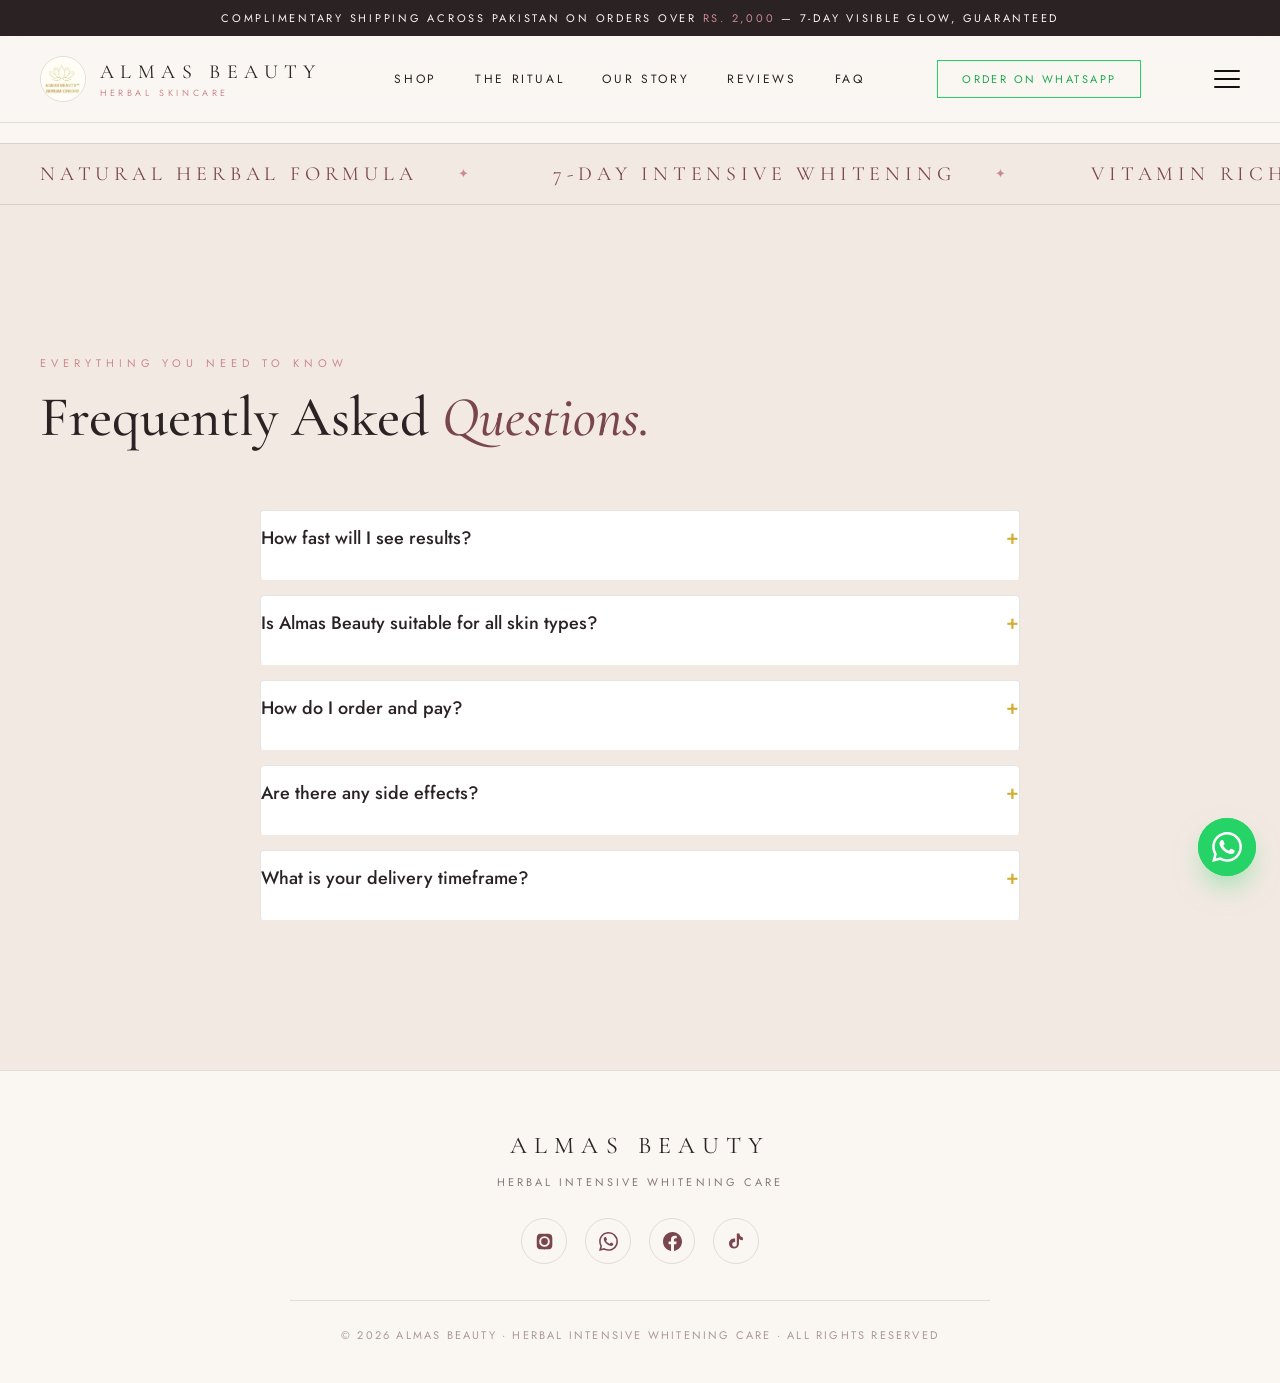
==== faq.html @ 11ae1b8a "initial commit" ====
<!DOCTYPE html>
<html lang="en">

<head>
    <meta charset="UTF-8">
    <meta name="viewport" content="width=device-width, initial-scale=1.0">
    <title>FAQ — ALMAS BEAUTY</title>
    <meta name="description"
        content="Frequently asked questions about Almas Beauty herbal skincare products, usage, and shipping.">
    <link rel="preconnect" href="https://fonts.googleapis.com">
    <link
        href="https://fonts.googleapis.com/css2?family=Cormorant+Garamond:ital,wght@0,400;0,500;0,600;1,400&family=Jost:wght@300;400;500;600&display=swap"
        rel="stylesheet">
    <link rel="stylesheet" href="styles.css">
    <style>
        body {
            opacity: 1 !important;
            visibility: visible !important;
        }

        .reveal {
            opacity: 1 !important;
            visibility: visible !important;
            transform: none !important;
        }

        /* FAQ Accordion Styling */
        .faq-wrap {
            max-width: 800px;
            margin: 40px auto;
            padding: 0 20px;
        }

        .faq-item {
            border-bottom: 1px solid rgba(255, 255, 255, 0.1);
            margin-bottom: 15px;
            padding-bottom: 15px;
        }

        .faq-question {
            width: 100%;
            background: none;
            border: none;
            outline: none;
            text-align: left;
            font-size: 18px;
            font-family: 'Jost', sans-serif;
            color: inherit;
            padding: 12px 0;
            cursor: pointer;
            display: flex;
            justify-content: space-between;
            align-items: center;
            font-weight: 500;
        }

        .faq-question span.icon {
            font-size: 20px;
            transition: transform 0.3s ease;
            color: #d4af37;
        }

        .faq-item.active .faq-question span.icon {
            transform: rotate(45deg);
        }

        .faq-answer {
            max-height: 0;
            overflow: hidden;
            transition: max-height 0.3s ease, padding 0.3s ease;
            font-size: 15px;
            line-height: 1.6;
            opacity: 0.8;
            padding-right: 20px;
        }

        .faq-item.active .faq-answer {
            max-height: 300px;
            padding-top: 8px;
            padding-bottom: 10px;
        }
    </style>
</head>

<body>

    <div class="announce">Complimentary shipping across Pakistan on orders over <span>Rs. 2,000</span> — 7-day visible glow, guaranteed</div>

    <!-- HEADER NAVIGATION -->
    <header>
        <nav class="nav">
            <a href="index.html" class="brand">
                <img src="logo.jpg" alt="Almas Beauty">
                <span>
                    <span class="brand-name">Almas&nbsp;Beauty</span>
                    <div class="brand-sub">Herbal Skincare</div>
                </span>
            </a>
            <div class="nav-links">
                <a href="shop.html">Shop</a>
                <a href="ritual.html">The Ritual</a>
                <a href="story.html">Our Story</a>
                <a href="reviews.html">Reviews</a>
                <a href="faq.html" class="active">FAQ</a>
            </div>
           <!-- Order on WhatsApp Button Pehle -->
<a class="nav-wa-btn"
    href="https://wa.me/923108627237?text=Hi!%20I%27d%20like%20to%20place%20an%20order%20with%20Almas%20Beauty."
    target="_blank" rel="noopener">Order on WhatsApp</a>

<!-- Stylish Clean Hamburger Button -->
<button class="hamburger" id="hamburger" aria-label="Menu" aria-expanded="false" 
        style="display: inline-flex; flex-direction: column; justify-content: space-between; width: 26px; height: 18px; background: transparent; border: none; padding: 0; cursor: pointer; outline: none;">
    <span style="display: block; width: 100%; height: 2px; background-color: #111; border-radius: 2px;"></span>
    <span style="display: block; width: 100%; height: 2px; background-color: #111; border-radius: 2px;"></span>
    <span style="display: block; width: 100%; height: 2px; background-color: #111; border-radius: 2px;"></span>
</button>
        </nav>
    </header>

    <!-- MARQUEE -->
    <div class="marquee" style="margin-top: 20px;">
        <div class="marquee-track">
            <span>Natural Herbal Formula</span><span>7-Day Intensive Whitening</span><span>Vitamin Rich</span><span>Deep Nourishment</span><span>Even Skin Tone</span>
            <span>Natural Herbal Formula</span><span>7-Day Intensive Whitening</span><span>Vitamin Rich</span><span>Deep Nourishment</span><span>Even Skin Tone</span>
        </div>
    </div>

    <!-- FAQ SECTION -->
    <section id="faq" class="editorial" style="padding-top: 40px;">
        <div class="section-inner">
            <div class="section-head text-center">
                <div>
                    <span class="kicker">Everything You Need To Know</span>
                    <h2 class="reveal">Frequently Asked <em>Questions.</em></h2>
                </div>
            </div>

            <!-- FAQ ACCORDION -->
            <div class="faq-wrap">

                <div class="faq-item">
                    <button class="faq-question">
                        <span>How fast will I see results?</span>
                        <span class="icon">+</span>
                    </button>
                    <div class="faq-answer">
                        <p>Most customers notice a visible radiance and smoother skin texture within 7 days of daily night application.</p>
                    </div>
                </div>

                <div class="faq-item">
                    <button class="faq-question">
                        <span>Is Almas Beauty suitable for all skin types?</span>
                        <span class="icon">+</span>
                    </button>
                    <div class="faq-answer">
                        <p>Yes. Our herbal blend is formulated to be gentle yet effective across dry, combination, and oily skin types.</p>
                    </div>
                </div>

                <div class="faq-item">
                    <button class="faq-question">
                        <span>How do I order and pay?</span>
                        <span class="icon">+</span>
                    </button>
                    <div class="faq-answer">
                        <p>You can order directly via WhatsApp or Instagram DM. We offer Cash on Delivery across Pakistan, as well as advance bank transfers.</p>
                    </div>
                </div>

                <div class="faq-item">
                    <button class="faq-question">
                        <span>Are there any side effects?</span>
                        <span class="icon">+</span>
                    </button>
                    <div class="faq-answer">
                        <p>Almas Beauty is rich in natural, skin-loving herbal extracts. We always recommend performing a patch test on a small area of skin before full use.</p>
                    </div>
                </div>

                <div class="faq-item">
                    <button class="faq-question">
                        <span>What is your delivery timeframe?</span>
                        <span class="icon">+</span>
                    </button>
                    <div class="faq-answer">
                        <p>Standard delivery across Pakistan takes 3 to 5 business days. Orders over Rs. 2,000 enjoy complimentary free shipping.</p>
                    </div>
                </div>

            </div>
        </div>
    </section>

    <!-- FOOTER -->
    <footer>
        <div class="foot-brand">ALMAS BEAUTY</div>
        <div class="foot-tag">Herbal Intensive Whitening Care</div>

        <div class="socials">
            <a href="https://www.instagram.com/almasbeautycream/" target="_blank" rel="noopener noreferrer" aria-label="Instagram">
                <svg viewBox="0 0 24 24"><path d="M12 2.2c3.2 0 3.6 0 4.9.1 1.2.1 1.8.2 2.2.4.6.2 1 .5 1.4.9.4.4.7.8.9 1.4.2.4.4 1 .4 2.2.1 1.3.1 1.7.1 4.9s0 3.6-.1 4.9c-.1 1.2-.2 1.8-.4 2.2-.2.6-.5 1-.9 1.4-.4.4-.8.7-1.4.9-.4.2-1 .4-2.2.4-1.3.1-1.7.1-4.9.1s-3.6 0-4.9-.1c-1.2-.1-1.8-.2-2.2-.4-.6-.2-1-.5-1.4-.9-.4-.4-.7-.8-.9-1.4-.2-.4-.4-1-.4-2.2C2.2 15.6 2.2 15.2 2.2 12s0-3.6.1-4.9c.1-1.2.2-1.8.4-2.2.2-.6.5-1 .9-1.4.4-.4.8-.7 1.4-.9.4-.2 1-.4 2.2-.4C8.4 2.2 8.8 2.2 12 2.2zm0 3.1a6.7 6.7 0 1 0 0 13.4 6.7 6.7 0 0 0 0-13.4zm0 11a4.3 4.3 0 1 1 0-8.6 4.3 4.3 0 0 1 0 8.6zm8.5-11.3a1.6 1.6 0 1 1-3.2 0 1.6 1.6 0 0 1 3.2 0z"/></svg>
            </a>
            <a href="https://wa.me/923108627237" target="_blank" rel="noopener noreferrer" aria-label="WhatsApp">
                <svg viewBox="0 0 24 24"><path d="M17.472 14.382c-.297-.149-1.758-.867-2.03-.967-.273-.099-.471-.148-.67.15-.197.297-.767.966-.94 1.164-.173.199-.347.223-.644.075-.297-.15-1.255-.463-2.39-1.475-.883-.788-1.48-1.761-1.653-2.059-.173-.297-.018-.458.13-.606.134-.133.298-.347.446-.52.149-.174.198-.298.298-.497.099-.198.05-.371-.025-.52-.075-.149-.669-1.612-.916-2.207-.242-.579-.487-.5-.669-.51-.173-.008-.371-.01-.57-.01-.198 0-.52.074-.792.372-.272.297-1.04 1.016-1.04 2.479 0 1.462 1.065 2.875 1.213 3.074.149.198 2.096 3.2 5.077 4.487.709.306 1.262.489 1.694.625.712.227 1.36.195 1.871.118.571-.085 1.758-.719 2.006-1.413.248-.694.248-1.289.173-1.413-.074-.124-.272-.198-.57-.347m-5.421 7.403h-.004a9.87 9.87 0 01-5.031-1.378l-.361-.214-3.741.982.998-3.648-.235-.374a9.86 9.86 0 01-1.51-5.26c.001-5.45 4.436-9.884 9.888-9.884 2.64 0 5.122 1.03 6.988 2.898a9.825 9.825 0 012.893 6.994c-.003 5.45-4.437 9.884-9.885 9.884m8.413-18.297A11.815 11.815 0 0012.05 0C5.495 0 .16 5.335.157 11.892c0 2.096.547 4.142 1.588 5.945L.057 24l6.305-1.654a11.882 11.882 0 005.683 1.448h.005c6.554 0 11.89-5.335 11.893-11.893a11.821 11.821 0 00-3.48-8.413z"/></svg>
            </a>
               <!-- Facebook -->
    <a href="https://www.facebook.com/share/1UJywW9KzX/" target="_blank" rel="noopener noreferrer" aria-label="Facebook">
      <svg viewBox="0 0 24 24" width="24" height="24" fill="currentColor">
        <path d="M24 12.073C24 5.405 18.627 0 12 0S0 5.405 0 12.073C0 18.1 4.388 23.093 10.125 24v-8.437H7.078v-3.49h3.047V9.413c0-3.025 1.792-4.695 4.533-4.695 1.313 0 2.686.234 2.686.234v2.953H15.83c-1.49 0-1.955.925-1.955 1.874V12h3.328l-.532 3.49h-2.796V24C19.612 23.093 24 18.1 24 12.073z"/>
      </svg>
    </a>

    <!-- TikTok -->
    <a href="https://www.tiktok.com/@almasbeauty_" target="_blank" rel="noopener noreferrer" aria-label="TikTok">
      <svg viewBox="0 0 24 24" width="24" height="24" fill="currentColor">
        <path d="M19.59 6.69a4.83 4.83 0 01-3.77-4.66V2h-3.45v13.67a2.89 2.89 0 11-2.89-2.89c.28 0 .54.04.8.09V8.35a6.27 6.27 0 00-.8-.05A6.33 6.33 0 002.46 14.63a6.33 6.33 0 006.33 6.33 6.33 6.33 0 006.33-6.33V8.77a8.57 8.57 0 004.97 1.6V6.89a4.83 4.83 0 01-1.5-.2z"/>
      </svg>
    </a>
        </div>

        <div class="foot-copy">
            © <span>2026</span> Almas Beauty · Herbal Intensive Whitening Care · All rights reserved
        </div>
    </footer>

    <!-- STICKY WHATSAPP -->
    <a href="https://wa.me/923108627237?text=Hi!%20I%27d%20like%20to%20know%20more%20about%20Almas%20Beauty%20products"
        class="wa-float" id="waFloat" target="_blank" rel="noopener" aria-label="Chat with us on WhatsApp">
        <svg viewBox="0 0 24 24">
            <path d="M17.472 14.382c-.297-.149-1.758-.867-2.03-.967-.273-.099-.471-.148-.67.15-.197.297-.767.966-.94 1.164-.173.199-.347.223-.644.075-.297-.15-1.255-.463-2.39-1.475-.883-.788-1.48-1.761-1.653-2.059-.173-.297-.018-.458.13-.606.134-.133.298-.347.446-.52.149-.174.198-.298.298-.497.099-.198.05-.371-.025-.52-.075-.149-.669-1.612-.916-2.207-.242-.579-.487-.5-.669-.51-.173-.008-.371-.01-.57-.01-.198 0-.52.074-.792.372-.272.297-1.04 1.016-1.04 2.479 0 1.462 1.065 2.875 1.213 3.074.149.198 2.096 3.2 5.077 4.487.709.306 1.262.489 1.694.625.712.227 1.36.195 1.871.118.571-.085 1.758-.719 2.006-1.413.248-.694.248-1.289.173-1.413-.074-.124-.272-.198-.57-.347m-5.421 7.403h-.004a9.87 9.87 0 01-5.031-1.378l-.361-.214-3.741.982.998-3.648-.235-.374a9.86 9.86 0 01-1.51-5.26c.001-5.45 4.436-9.884 9.888-9.884 2.64 0 5.122 1.03 6.988 2.898a9.825 9.825 0 012.893 6.994c-.003 5.45-4.437 9.884-9.885 9.884m8.413-18.297A11.815 11.815 0 0012.05 0C5.495 0 .16 5.335.157 11.892c0 2.096.547 4.142 1.588 5.945L.057 24l6.305-1.654a11.882 11.882 0 005.683 1.448h.005c6.554 0 11.89-5.335 11.893-11.893a11.821 11.821 0 00-3.48-8.413z" />
        </svg>
        <span class="wa-pulse"></span>
    </a>

    <!-- ACCORDION SCRIPT -->
    <script>
        document.addEventListener("DOMContentLoaded", function () {
            const faqItems = document.querySelectorAll('.faq-item');

            faqItems.forEach(item => {
                const questionBtn = item.querySelector('.faq-question');
                questionBtn.addEventListener('click', () => {
                    const isActive = item.classList.contains('active');
                    
                    // Close all other items
                    faqItems.forEach(otherItem => otherItem.classList.remove('active'));

                    // Toggle current item
                    if (!isActive) {
                        item.classList.add('active');
                    }
                });
            });
        });
    </script>

    <!-- MOBILE HAMBURGER SCRIPT -->
    <script>
        document.addEventListener("DOMContentLoaded", function () {
            var burger = document.getElementById("hamburger");
            var links = document.querySelector(".nav-links");
            if (!burger || !links) return;
            burger.addEventListener("click", function () {
                var open = links.classList.toggle("open");
                burger.classList.toggle("open", open);
                burger.setAttribute("aria-expanded", open ? "true" : "false");
            });
            links.querySelectorAll("a").forEach(function (a) {
                a.addEventListener("click", function () {
                    links.classList.remove("open");
                    burger.classList.remove("open");
                    burger.setAttribute("aria-expanded", "false");
                });
            });
        });
    </script>
</body>

</html>
---- styles.css ----
/* ============ ALMAS BEAUTY — styles.css ============ */
:root{
  --ivory:#faf6f2;
  --nude:#f3e9e3;
  --blush:#ead0c8;
  --rose:#c98a90;
  --rose-soft:#e5b7bc;
  --deep:#7a464e;
  --ink:#2b2224;
  --gold:#b98a4a;
  --wa:#25d366;
  --line:rgba(43,34,36,.12);
  --ease:cubic-bezier(.16,1,.3,1);
}
*{margin:0;padding:0;box-sizing:border-box;}
html{scroll-behavior:auto;}
body{
  font-family:'Jost',sans-serif;
  background:var(--ivory);
  color:var(--ink);
  -webkit-font-smoothing:antialiased;
  overflow-x:hidden;
}
body.loading{overflow:hidden;}
::selection{background:var(--rose);color:#fff;}
h1,h2,h3,.serif{font-family:'Cormorant Garamond',serif;font-weight:500;}
a{color:inherit;text-decoration:none;}
img{max-width:100%;display:block;}
button{font-family:'Jost',sans-serif;cursor:pointer;}

/* ============ Preloader ============ */
.preloader{
  position:fixed;inset:0;z-index:999;background:var(--ivory);
  display:flex;flex-direction:column;align-items:center;justify-content:center;gap:26px;
  transition:opacity .8s var(--ease), visibility .8s;
}
.preloader.done{opacity:0;visibility:hidden;}
.preloader img{width:90px;height:90px;border-radius:50%;object-fit:cover;
  animation:preloaderPulse 1.6s ease-in-out infinite;}
@keyframes preloaderPulse{0%,100%{transform:scale(1);opacity:.85;}50%{transform:scale(1.12);opacity:1;}}
.preloader-brand{font-family:'Cormorant Garamond',serif;font-size:22px;letter-spacing:.4em;text-transform:uppercase;color:var(--deep);}
.loader-bar{width:180px;height:1px;background:var(--line);overflow:hidden;}
.loader-bar span{display:block;height:100%;width:0;background:var(--rose);animation:load 1.4s var(--ease) forwards;}
@keyframes load{to{width:100%;}}

/* ============ Custom cursor ============ */
.cursor-dot,.cursor-ring{
  position:fixed;top:0;left:0;pointer-events:none;z-index:500;border-radius:50%;
  transform:translate(-50%,-50%);
}
.cursor-dot{width:6px;height:6px;background:var(--deep);}
.cursor-ring{width:36px;height:36px;border:1px solid rgba(122,70,78,.5);
  transition:width .3s,height .3s,background .3s,border .3s;}
.cursor-ring.grow{width:64px;height:64px;background:rgba(201,138,144,.12);border-color:var(--rose);}
@media(pointer:coarse){.cursor-dot,.cursor-ring{display:none;}}

/* ============ Scroll progress ============ */
.scroll-progress{position:fixed;top:0;left:0;height:3px;width:0;background:var(--rose);z-index:400;}

/* ============ Announcement ============ */
.announce{
  background:var(--ink);color:var(--ivory);
  text-align:center;font-size:11px;letter-spacing:.25em;text-transform:uppercase;
  padding:10px 16px;
}
.announce span{color:var(--rose);}

/* ============ Limited Sale Banner ============ */
.sale-banner{
  background:linear-gradient(90deg,var(--deep),var(--rose),var(--deep));
  background-size:200% 100%;
  animation:saleShift 8s linear infinite;
  color:#fff;
}
@keyframes saleShift{to{background-position:200% 0;}}
.sale-inner{
  max-width:1400px;margin:0 auto;padding:12px 40px;
  display:flex;align-items:center;justify-content:center;gap:26px;flex-wrap:wrap;
}
.sale-badge{
  background:var(--ivory);color:var(--deep);
  font-size:10px;letter-spacing:.3em;text-transform:uppercase;font-weight:600;
  padding:6px 16px;border-radius:20px;
  animation:badgePulse 2s ease-in-out infinite;
}
@keyframes badgePulse{0%,100%{transform:scale(1);}50%{transform:scale(1.07);}}
.sale-text{font-size:12px;letter-spacing:.22em;text-transform:uppercase;}
.sale-text strong{color:#ffe3e6;}
.sale-timer{display:flex;align-items:center;gap:8px;}
.t-box{
  background:rgba(255,255,255,.15);backdrop-filter:blur(4px);
  border:1px solid rgba(255,255,255,.3);
  min-width:52px;padding:5px 8px 4px;text-align:center;border-radius:6px;
}
.t-box span{font-family:'Cormorant Garamond',serif;font-size:20px;line-height:1;display:block;}
.t-box label{font-size:8px;letter-spacing:.3em;opacity:.8;}
.t-sep{font-family:'Cormorant Garamond',serif;font-size:18px;opacity:.7;}
@media(max-width:640px){.sale-inner{gap:14px;padding:12px 20px;}.sale-text{font-size:10px;}}

/* ============ Nav ============ */
header{
  position:sticky;top:0;z-index:100;
  background:rgba(250,246,242,.85);
  backdrop-filter:blur(14px);
  border-bottom:1px solid var(--line);
}
.nav{
  max-width:1400px;margin:0 auto;
  display:flex;align-items:center;justify-content:space-between;
  padding:20px 40px;gap:16px;
}
.brand{display:flex;align-items:center;gap:14px;}
.brand img{width:46px;height:46px;object-fit:cover;border-radius:50%;border:1px solid var(--line);
  transition:transform .5s var(--ease);}
.brand:hover img{transform:rotate(20deg) scale(1.08);}
.brand-name{font-family:'Cormorant Garamond',serif;font-size:20px;letter-spacing:.32em;text-transform:uppercase;}
.brand-sub{font-size:9px;letter-spacing:.4em;text-transform:uppercase;color:var(--rose);margin-top:2px;}
.nav-links{display:flex;gap:38px;font-size:12px;letter-spacing:.22em;text-transform:uppercase;}
.nav-links a{position:relative;padding:4px 0;}
.nav-links a::after{
  content:'';position:absolute;left:0;bottom:0;width:0;height:1px;background:var(--deep);
  transition:width .35s var(--ease);
}
.nav-links a:hover::after{width:100%;}
.nav-wa-btn{
  display:inline-flex;align-items:center;gap:8px;
  background:none;border:1px solid var(--wa);color:#1da851;
  padding:10px 24px;font-size:11px;letter-spacing:.22em;text-transform:uppercase;
  transition:all .35s ease;white-space:nowrap;
}
.nav-wa-btn:hover{background:var(--wa);color:#fff;}

/* ============ Hero ============ */
.hero{
  min-height:92vh;
  display:grid;grid-template-columns:1.05fr 1fr;
  align-items:center;
  max-width:1400px;margin:0 auto;padding:40px 40px 80px;gap:40px;
  position:relative;
}
.hero-copy .eyebrow{
  font-size:11px;letter-spacing:.45em;text-transform:uppercase;color:var(--rose);
  display:flex;align-items:center;gap:14px;
}
.hero-copy .eyebrow::before{content:'';width:44px;height:1px;background:var(--rose);}
.hero h1{
  font-size:clamp(52px,7vw,104px);
  line-height:.98;margin:28px 0 26px;
}
.hero h1 .line{display:block;overflow:hidden;}
.hero h1 .line span{display:inline-block;will-change:transform;}
.hero h1 em{font-style:italic;color:var(--deep);}
.hero p{max-width:440px;font-weight:300;font-size:17px;line-height:1.75;color:#5c4e51;}
.hero-cta{display:flex;gap:18px;margin-top:40px;flex-wrap:wrap;}
.btn-primary{
  display:inline-block;
  background:var(--ink);color:var(--ivory);border:1px solid var(--ink);
  padding:16px 44px;font-size:11px;letter-spacing:.28em;text-transform:uppercase;
  transition:all .35s ease;position:relative;overflow:hidden;
}
.btn-primary::before{
  content:'';position:absolute;inset:0;background:var(--deep);
  transform:translateX(-101%);transition:transform .5s var(--ease);
}
.btn-primary span{position:relative;z-index:1;}
.btn-primary:hover::before{transform:translateX(0);}
.btn-ghost{
  display:inline-block;
  background:none;border:1px solid var(--line);color:var(--ink);
  padding:16px 44px;font-size:11px;letter-spacing:.28em;text-transform:uppercase;
  transition:all .35s ease;
}
.btn-ghost:hover{border-color:var(--ink);letter-spacing:.34em;}
.hero-visual{position:relative;display:flex;justify-content:center;perspective:1200px;}
.hero-card{
  width:min(430px,80vw);
  border-radius:200px 200px 18px 18px;
  overflow:hidden;
  box-shadow:0 60px 90px -40px rgba(122,70,78,.45);
  transform-style:preserve-3d;
  will-change:transform;
  position:relative;z-index:2;
}
.hero-card img{width:100%;height:100%;object-fit:cover;aspect-ratio:3/4;
  transform:scale(1.15);transition:transform 1.4s var(--ease);}
.hero-card:hover img{transform:scale(1.05);}
.hero-chip{
  position:absolute;z-index:3;
  background:rgba(255,255,255,.82);backdrop-filter:blur(10px);
  border:1px solid rgba(255,255,255,.7);
  padding:14px 20px;border-radius:14px;
  box-shadow:0 20px 40px -18px rgba(43,34,36,.35);
  font-size:12px;letter-spacing:.08em;
  display:flex;align-items:center;gap:12px;
}
.chip-dot{width:8px;height:8px;border-radius:50%;background:var(--rose);
  animation:dotPulse 2s ease-in-out infinite;}
@keyframes dotPulse{0%,100%{box-shadow:0 0 0 0 rgba(201,138,144,.5);}50%{box-shadow:0 0 0 8px rgba(201,138,144,0);}}
.hero-chip strong{display:block;font-size:13px;letter-spacing:.14em;text-transform:uppercase;}
.hero-chip small{color:#7a6a6e;font-weight:300;}
.chip-1{top:12%;left:-4%;}
.chip-2{bottom:16%;right:-6%;}
.orb{
  position:absolute;border-radius:50%;filter:blur(70px);opacity:.55;z-index:0;pointer-events:none;
}
.orb-a{width:420px;height:420px;background:var(--blush);top:-10%;right:-10%;}
.orb-b{width:300px;height:300px;background:var(--nude);bottom:-8%;left:6%;}

/* ============ Marquee ============ */
.marquee{
  border-top:1px solid var(--line);border-bottom:1px solid var(--line);
  overflow:hidden;white-space:nowrap;background:var(--nude);
}
.marquee-track{display:inline-flex;gap:0;padding:18px 0;animation:scroll 26s linear infinite;}
.marquee:hover .marquee-track{animation-play-state:paused;}
.marquee-track span{
  font-family:'Cormorant Garamond',serif;font-size:20px;letter-spacing:.24em;
  text-transform:uppercase;color:var(--deep);padding:0 40px;
  display:flex;align-items:center;gap:40px;
}
.marquee-track span::after{content:'✦';color:var(--rose);font-size:13px;animation:sparkle 2s ease-in-out infinite;}
@keyframes scroll{to{transform:translateX(-50%);}}
@keyframes sparkle{0%,100%{opacity:.4;transform:scale(1);}50%{opacity:1;transform:scale(1.3);}}

/* ============ Sections ============ */
section{position:relative;}
.section-inner{max-width:1400px;margin:0 auto;padding:110px 40px;}
.section-head{display:flex;justify-content:space-between;align-items:flex-end;gap:30px;margin-bottom:64px;flex-wrap:wrap;}
.section-head h2{font-size:clamp(38px,4.4vw,64px);line-height:1.02;}
.section-head h2 em{font-style:italic;color:var(--deep);}
.section-head p{max-width:380px;font-weight:300;font-size:15px;line-height:1.75;color:#6a5a5e;}
.kicker{font-size:11px;letter-spacing:.45em;text-transform:uppercase;color:var(--rose);margin-bottom:18px;display:block;}

/* ============ Product grid ============ */
.grid{display:grid;grid-template-columns:repeat(3,1fr);gap:28px;perspective:1400px;}
.p-card{
  background:#fff;border:1px solid var(--line);border-radius:4px;
  overflow:hidden;position:relative;
  transition:box-shadow .45s ease, transform .45s ease;
  transform-style:preserve-3d;
  will-change:transform;
}
.p-card:hover{box-shadow:0 40px 70px -35px rgba(122,70,78,.4);}
.p-img{overflow:hidden;position:relative;background:var(--nude);}
.p-img img{width:100%;aspect-ratio:1/1;object-fit:cover;transition:transform 1s var(--ease);}
.p-card:hover .p-img img{transform:scale(1.07);}
.p-img::after{
  content:'';position:absolute;inset:0;
  background:linear-gradient(120deg,transparent 30%,rgba(255,255,255,.35) 50%,transparent 70%);
  transform:translateX(-120%);transition:transform .9s var(--ease);
}
.p-card:hover .p-img::after{transform:translateX(120%);}
.p-tag{
  position:absolute;top:16px;left:16px;z-index:2;
  background:var(--ivory);font-size:10px;letter-spacing:.3em;text-transform:uppercase;
  padding:8px 14px;border-radius:20px;color:var(--deep);
}
.p-info{padding:26px 26px 28px;transform:translateZ(30px);}
.p-name{font-family:'Cormorant Garamond',serif;font-size:26px;margin-bottom:6px;}
.p-sub{font-size:12px;letter-spacing:.14em;text-transform:uppercase;color:#8a777c;font-weight:300;}
.p-desc{margin-top:12px;font-size:13px;font-weight:300;color:#7a6a6e;line-height:1.6;
  max-height:0;opacity:0;overflow:hidden;transition:max-height .5s var(--ease),opacity .5s var(--ease),margin .5s var(--ease);}
.p-card:hover .p-desc{max-height:80px;opacity:1;}
.p-row{display:flex;justify-content:space-between;align-items:center;margin-top:22px;gap:12px;flex-wrap:wrap;}
.p-price{display:flex;align-items:baseline;gap:10px;}
.p-price .sale{font-size:19px;letter-spacing:.05em;color:var(--deep);font-weight:500;}
.p-price .orig{font-size:13px;color:#b09a9f;text-decoration:line-through;font-weight:300;}
.wa-btn{
  display:inline-flex;align-items:center;gap:8px;
  border:1px solid var(--wa);background:none;color:#1da851;
  padding:11px 20px;font-size:10px;letter-spacing:.2em;text-transform:uppercase;font-weight:500;
  transition:all .35s ease;position:relative;overflow:hidden;z-index:1;
}
.wa-btn svg{width:15px;height:15px;fill:currentColor;flex-shrink:0;}
.wa-btn::before{
  content:'';position:absolute;inset:0;background:var(--wa);z-index:-1;
  transform:scaleX(0);transform-origin:left;transition:transform .4s var(--ease);
}
.wa-btn:hover{color:#fff;}
.wa-btn:hover::before{transform:scaleX(1);}

/* ============ Editorial split ============ */
.editorial{background:var(--nude);}
.split{display:grid;grid-template-columns:1fr 1fr;gap:70px;align-items:center;}
.split-visual{border-radius:4px;overflow:hidden;box-shadow:0 50px 80px -45px rgba(122,70,78,.5);
  position:relative;}
.split-visual img{width:100%;aspect-ratio:4/4.6;object-fit:cover;transition:transform 1.2s var(--ease);}
.split-visual:hover img{transform:scale(1.06);}
.split-visual::after{
  content:'';position:absolute;inset:14px;border:1px solid rgba(255,255,255,.5);
  border-radius:2px;pointer-events:none;
}
.split-copy h2{font-size:clamp(36px,4vw,58px);line-height:1.05;margin:20px 0 24px;}
.split-copy h2 em{font-style:italic;color:var(--deep);}
.split-copy p{font-weight:300;line-height:1.85;color:#5c4e51;font-size:16px;max-width:480px;}
.feat-list{margin-top:38px;display:grid;gap:0;}
.feat{
  display:flex;gap:20px;align-items:flex-start;padding:20px 0;border-top:1px solid var(--line);
  transition:padding-left .4s var(--ease);
}
.feat:hover{padding-left:12px;}
.feat-num{font-family:'Cormorant Garamond',serif;font-size:26px;color:var(--rose);min-width:40px;}
.feat h4{font-size:14px;letter-spacing:.18em;text-transform:uppercase;font-weight:500;margin-bottom:6px;font-family:'Jost';}
.feat p{font-size:14px;color:#7a6a6e;}

/* ============ Stats ============ */
.stats{display:grid;grid-template-columns:repeat(3,1fr);gap:28px;text-align:center;}
.stat-num{font-family:'Cormorant Garamond',serif;font-size:clamp(50px,6vw,84px);color:var(--deep);line-height:1;}
.stat-num sup{font-size:.4em;color:var(--rose);}
.stat-label{margin-top:10px;font-size:11px;letter-spacing:.3em;text-transform:uppercase;color:#8a777c;}

/* ============ Trust Badges ============ */
.trust-section{background:var(--ivory);border-top:1px solid var(--line);border-bottom:1px solid var(--line);}
.trust-section .section-inner{padding:60px 40px;}
.trust-bar{display:grid;grid-template-columns:repeat(4,1fr);gap:20px;}
.trust-badge{
  display:flex;flex-direction:column;align-items:center;text-align:center;gap:8px;
  padding:30px 22px;background:#fff;border:1px solid var(--line);border-radius:4px;
  transition:transform .45s var(--ease),box-shadow .45s var(--ease);
}
.trust-badge:hover{transform:translateY(-6px);box-shadow:0 24px 45px -25px rgba(122,70,78,.35);}
.trust-badge svg{width:30px;height:30px;fill:var(--rose);margin-bottom:4px;transition:transform .4s var(--ease);}
.trust-badge:hover svg{transform:scale(1.15);}
.trust-badge strong{font-size:12px;letter-spacing:.18em;text-transform:uppercase;font-weight:600;color:var(--ink);}
.trust-badge small{font-size:12px;font-weight:300;color:#8a777c;}

/* ============ Ritual steps ============ */
.steps{display:grid;grid-template-columns:repeat(4,1fr);gap:1px;background:var(--line);border:1px solid var(--line);}
.step{background:var(--ivory);padding:46px 34px;transition:background .4s ease, transform .4s var(--ease);position:relative;overflow:hidden;}
.step::before{
  content:'';position:absolute;left:0;bottom:0;height:3px;width:100%;background:var(--rose);
  transform:scaleX(0);transform-origin:left;transition:transform .5s var(--ease);
}
.step:hover{background:#fff;transform:translateY(-6px);}
.step:hover::before{transform:scaleX(1);}
.step-num{font-family:'Cormorant Garamond',serif;font-size:60px;color:var(--blush);line-height:1;transition:color .4s;}
.step:hover .step-num{color:var(--rose);}
.step h4{font-family:'Cormorant Garamond',serif;font-size:24px;margin:20px 0 12px;font-weight:500;}
.step p{font-size:14px;font-weight:300;color:#6a5a5e;line-height:1.7;}

/* ============ Reviews ============ */
.reviews{display:grid;grid-template-columns:repeat(3,1fr);gap:28px;}
.review{
  background:#fff;border:1px solid var(--line);padding:40px 34px;border-radius:4px;
  transition:transform .45s var(--ease), box-shadow .45s var(--ease);
}
.review:hover{transform:translateY(-8px) rotate(-.5deg);box-shadow:0 30px 60px -30px rgba(122,70,78,.35);}
.stars{color:var(--gold);letter-spacing:4px;font-size:14px;margin-bottom:18px;}
.review p{font-family:'Cormorant Garamond',serif;font-size:21px;font-style:italic;line-height:1.5;color:#4a3e41;}
.review .who{margin-top:24px;font-size:11px;letter-spacing:.28em;text-transform:uppercase;color:#8a777c;}
.review.new{animation:itemIn .6s var(--ease);}
@keyframes itemIn{from{opacity:0;transform:translateY(24px);}to{opacity:1;transform:none;}}

/* ============ Review form ============ */
.review-form-wrap{
  max-width:640px;margin:70px auto 0;background:#fff;border:1px solid var(--line);
  border-radius:4px;padding:50px 44px;text-align:center;
}
.review-form-wrap h3{font-size:34px;margin-bottom:8px;}
.review-form-wrap h3 em{color:var(--deep);}
.review-form-wrap > p{font-size:14px;font-weight:300;color:#8a777c;margin-bottom:30px;}
.review-form{display:grid;gap:16px;text-align:left;}
.rf-row{display:grid;grid-template-columns:1fr auto;gap:16px;align-items:center;}
.review-form input[type=text],.review-form textarea{
  width:100%;border:1px solid var(--line);background:var(--ivory);
  padding:14px 18px;font-family:'Jost';font-size:14px;color:var(--ink);
  outline:none;transition:border-color .3s;resize:vertical;
}
.review-form input:focus,.review-form textarea:focus{border-color:var(--rose);}
.review-form textarea{min-height:110px;}
.review-form .btn-primary{border:none;text-align:center;}
.star-input{display:inline-flex;flex-direction:row-reverse;gap:4px;}
.star-input input{display:none;}
.star-input label{
  font-size:26px;color:var(--blush);cursor:pointer;transition:color .2s,transform .2s;line-height:1;
}
.star-input label:hover,.star-input label:hover ~ label,
.star-input input:checked ~ label{color:var(--gold);transform:scale(1.08);}

/* ============ Newsletter ============ */
.newsletter{background:var(--ink);color:var(--ivory);text-align:center;position:relative;overflow:hidden;}
.newsletter .glow{
  position:absolute;width:600px;height:600px;border-radius:50%;
  background:radial-gradient(circle,rgba(201,138,144,.18),transparent 70%);
  top:-200px;left:50%;transform:translateX(-50%);pointer-events:none;
  animation:glowDrift 9s ease-in-out infinite alternate;
}
@keyframes glowDrift{to{transform:translateX(-40%) translateY(60px);}}
.newsletter h2{font-size:clamp(34px,4vw,56px);position:relative;}
.newsletter h2 em{color:var(--rose);font-style:italic;}
.newsletter p{font-weight:300;color:#c9b8bc;margin:18px auto 36px;max-width:420px;line-height:1.8;position:relative;}
.news-form{display:flex;max-width:460px;margin:0 auto;border:1px solid rgba(255,255,255,.25);position:relative;
  transition:border-color .3s;}
.news-form:focus-within{border-color:var(--rose);}
.news-form input{
  flex:1;background:none;border:none;outline:none;color:var(--ivory);
  padding:16px 22px;font-family:'Jost';font-size:14px;letter-spacing:.05em;
}
.news-form input::placeholder{color:#9c8b8f;}
.news-form button{background:var(--ivory);color:var(--ink);border:none;padding:0 32px;font-size:11px;letter-spacing:.25em;text-transform:uppercase;transition:background .3s,color .3s;}
.news-form button:hover{background:var(--rose);color:#fff;}

/* ============ FAQ ============ */
.faq-list{max-width:820px;margin:0 auto;display:grid;gap:14px;}
.faq-item{
  background:#fff;border:1px solid var(--line);border-radius:4px;overflow:hidden;
  transition:box-shadow .4s ease;
}
.faq-item.open{box-shadow:0 24px 45px -30px rgba(122,70,78,.3);}
.faq-q{
  width:100%;display:flex;justify-content:space-between;align-items:center;gap:20px;
  background:none;border:none;text-align:left;
  padding:24px 30px;font-family:'Cormorant Garamond',serif;font-size:23px;color:var(--ink);
  transition:color .3s;
}
.faq-q:hover{color:var(--deep);}
.faq-icon{
  font-family:'Jost';font-size:22px;font-weight:300;color:var(--rose);
  transition:transform .4s var(--ease);flex-shrink:0;
}
.faq-item.open .faq-icon{transform:rotate(45deg);}
.faq-a{
  max-height:0;overflow:hidden;transition:max-height .5s var(--ease);
}
.faq-a p{
  padding:0 30px 26px;font-size:15px;font-weight:300;line-height:1.8;color:#6a5a5e;max-width:680px;
}
.faq-a strong{color:var(--deep);font-weight:500;}

/* ============ Footer ============ */
footer{border-top:1px solid var(--line);padding:60px 40px 40px;text-align:center;}
.foot-brand{font-family:'Cormorant Garamond',serif;font-size:24px;color:var(--ink);letter-spacing:.3em;margin-bottom:14px;}
.foot-tag{font-size:11px;letter-spacing:.28em;text-transform:uppercase;color:#8a777c;margin-bottom:28px;}
.socials{display:flex;justify-content:center;gap:18px;margin-bottom:36px;}
.socials a{
  width:46px;height:46px;border:1px solid var(--line);border-radius:50%;
  display:flex;align-items:center;justify-content:center;color:var(--deep);
  transition:all .4s var(--ease);
}
.socials a svg{width:19px;height:19px;fill:currentColor;transition:transform .4s var(--ease);}
.socials a:hover{background:var(--deep);border-color:var(--deep);color:var(--ivory);transform:translateY(-4px);}
.socials a:hover svg{transform:scale(1.15);}
.foot-copy{font-size:11px;letter-spacing:.2em;text-transform:uppercase;color:#a99;padding-top:26px;border-top:1px solid var(--line);max-width:700px;margin:0 auto;}

/* ============ Toast ============ */
.toast{
  position:fixed;bottom:30px;left:50%;transform:translate(-50%,80px);
  background:var(--ink);color:var(--ivory);padding:15px 32px;border-radius:40px;
  font-size:12px;letter-spacing:.2em;text-transform:uppercase;z-index:300;
  transition:transform .5s var(--ease),opacity .5s;opacity:0;pointer-events:none;
}
.toast.show{transform:translate(-50%,0);opacity:1;}

/* ============ Back to top ============ */
.to-top{
  position:fixed;bottom:28px;right:96px;width:48px;height:48px;border-radius:50%;
  background:var(--ink);color:var(--ivory);border:none;font-size:18px;z-index:150;
  opacity:0;pointer-events:none;transform:translateY(20px);
  transition:all .4s var(--ease);
}
.to-top.show{opacity:1;pointer-events:auto;transform:none;}
.to-top:hover{background:var(--deep);transform:translateY(-4px);}

/* ============ Sticky WhatsApp float ============ */
.wa-float{
  position:fixed;bottom:24px;right:24px;width:58px;height:58px;border-radius:50%;
  background:var(--wa);display:flex;align-items:center;justify-content:center;z-index:160;
  box-shadow:0 14px 30px -8px rgba(37,211,102,.55);
  transition:transform .35s var(--ease),box-shadow .35s ease;
}
.wa-float svg{width:30px;height:30px;fill:#fff;position:relative;z-index:2;}
.wa-float:hover{transform:scale(1.1) translateY(-3px);box-shadow:0 20px 38px -8px rgba(37,211,102,.65);}
.wa-pulse{
  position:absolute;inset:0;border-radius:50%;background:var(--wa);
  animation:waPulse 2.2s ease-out infinite;z-index:1;
}
@keyframes waPulse{
  0%{transform:scale(1);opacity:.5;}
  100%{transform:scale(1.7);opacity:0;}
}

/* ============ Scroll reveal ============ */
.reveal{opacity:0;transform:translateY(50px);transition:opacity .9s var(--ease),transform .9s var(--ease);}
.reveal.revealed{opacity:1;transform:none;}
@media(prefers-reduced-motion:reduce){
  .reveal{opacity:1;transform:none;transition:none;}
  .marquee-track,.wa-pulse,.glow,.orb{animation:none !important;}
}

/* ============ Responsive ============ */
@media(max-width:1000px){
  .grid{grid-template-columns:1fr 1fr;}
  .reviews{grid-template-columns:1fr;}
  .trust-bar{grid-template-columns:1fr 1fr;}
}
@media(max-width:900px){
  .hero{grid-template-columns:1fr;padding-top:20px;}
  .split{grid-template-columns:1fr;}
  .steps{grid-template-columns:1fr 1fr;}
  .stats{grid-template-columns:1fr;gap:44px;}
}
@media(max-width:640px){
  .grid{grid-template-columns:1fr;}
  .nav{padding:16px 22px;}
  .nav-links{display:none;}
  .nav-wa-btn{padding:9px 14px;font-size:9px;letter-spacing:.14em;}
  .section-inner{padding:80px 22px;}
  .trust-section .section-inner{padding:50px 22px;}
  .chip-1{left:0;}.chip-2{right:0;}
  .steps{grid-template-columns:1fr;}
  .rf-row{grid-template-columns:1fr;}
  .review-form-wrap{padding:40px 24px;}
  .to-top{right:92px;}
  .faq-q{font-size:19px;padding:20px 22px;}
  .faq-a p{padding:0 22px 22px;}
}

/* ============ Mobile hamburger navigation (responsive only — desktop unchanged) ============ */
.nav{position:relative;}
.hamburger{
  display:none;flex-direction:column;justify-content:center;align-items:center;gap:5px;
  width:44px;height:44px;background:none;border:1px solid var(--line);border-radius:4px;
  padding:10px;flex-shrink:0;
}
.hamburger span{display:block;width:100%;height:2px;background:var(--ink);
  transition:transform .3s var(--ease),opacity .3s ease;}

@media(max-width:640px){
  .hamburger{display:flex;}
  .nav-links{
    display:flex;flex-direction:column;gap:0;
    position:absolute;top:100%;left:0;right:0;
    background:rgba(250,246,242,.98);backdrop-filter:blur(14px);
    border-bottom:1px solid var(--line);
    padding:8px 22px 16px;
    visibility:hidden;opacity:0;transform:translateY(-8px);
    transition:opacity .3s ease,transform .3s var(--ease),visibility .3s;
    pointer-events:none;
  }
  .nav-links.open{visibility:visible;opacity:1;transform:none;pointer-events:auto;}
  .nav-links a{padding:14px 0;border-bottom:1px solid var(--line);font-size:13px;}
  .nav-links a:last-child{border-bottom:none;}
  /* compact header so brand + hamburger + CTA fit small screens without overflow */
  .nav{padding:14px 16px;gap:10px;}
  .brand{gap:10px;}
  .brand img{width:36px;height:36px;}
  .brand-name{font-size:14px;letter-spacing:.2em;}
  .brand-sub{font-size:8px;letter-spacing:.3em;}
  .nav-wa-btn{padding:9px 12px;font-size:8px;letter-spacing:.1em;}
  .hero{padding:20px 22px 60px;}
}
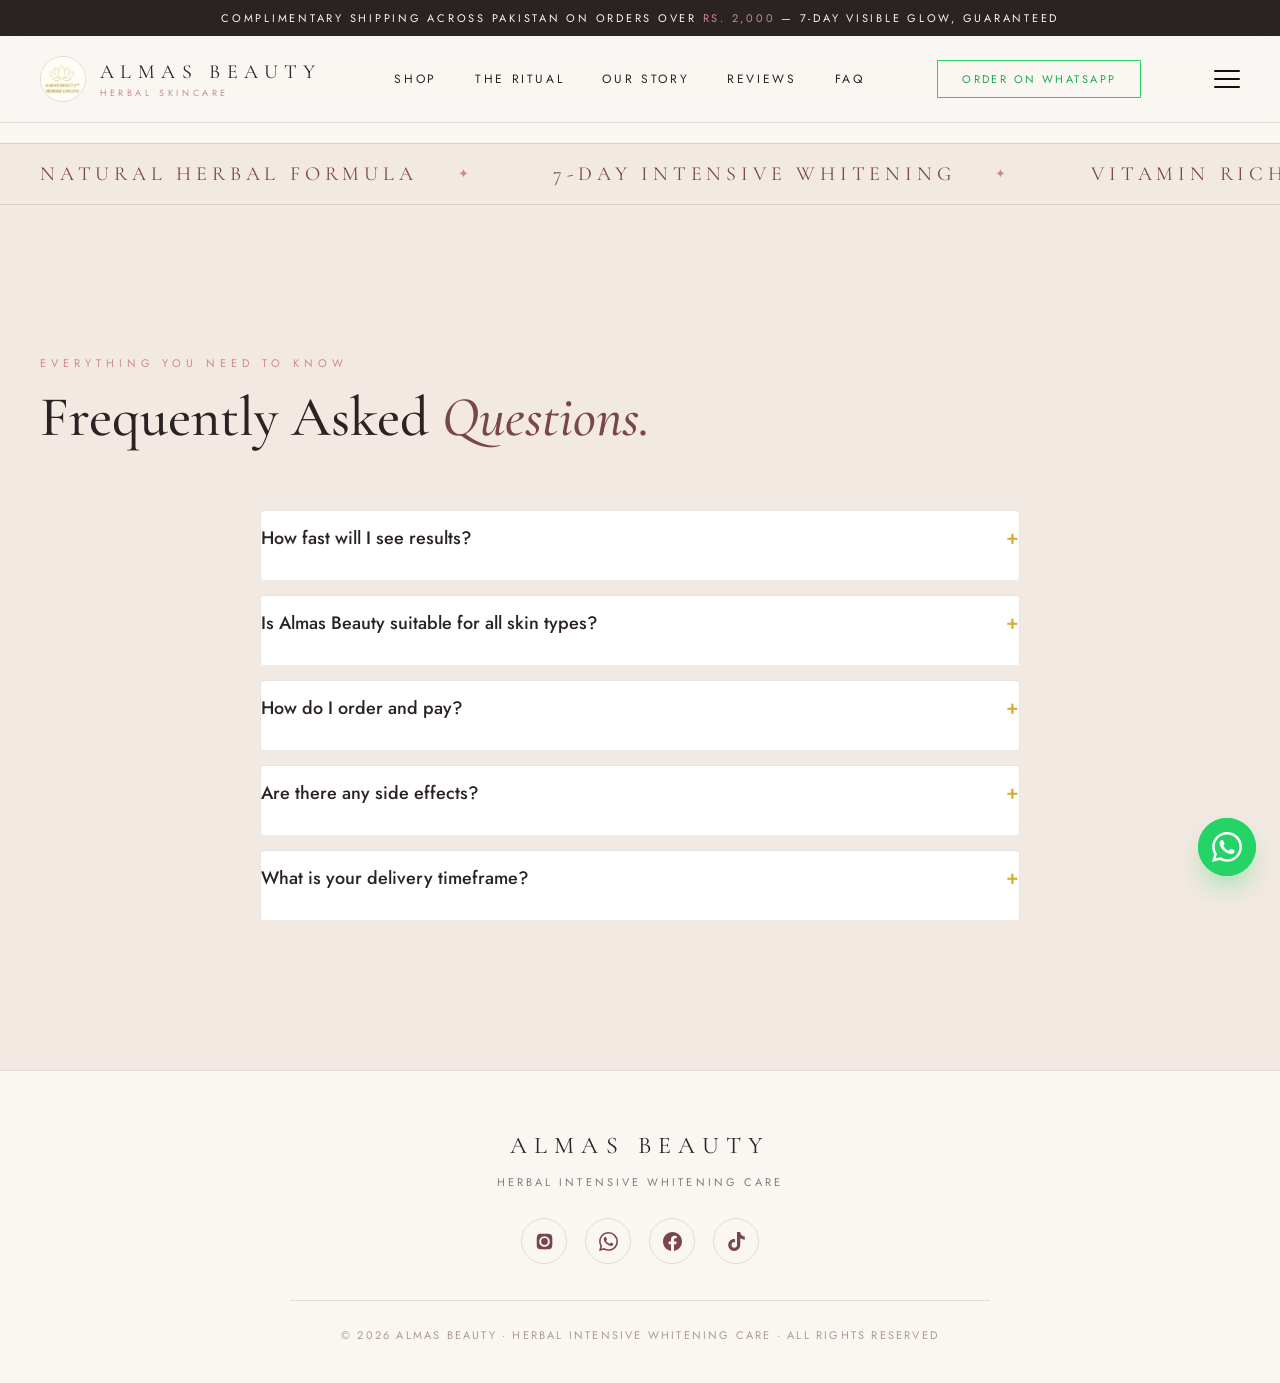
==== commit 86434d76: "updated footer links and tiktok icon" ====
--- a/faq.html
+++ b/faq.html
@@ -193,37 +193,50 @@
         </div>
     </section>
 
-    <!-- FOOTER -->
-    <footer>
-        <div class="foot-brand">ALMAS BEAUTY</div>
-        <div class="foot-tag">Herbal Intensive Whitening Care</div>
-
-        <div class="socials">
-            <a href="https://www.instagram.com/almasbeautycream/" target="_blank" rel="noopener noreferrer" aria-label="Instagram">
-                <svg viewBox="0 0 24 24"><path d="M12 2.2c3.2 0 3.6 0 4.9.1 1.2.1 1.8.2 2.2.4.6.2 1 .5 1.4.9.4.4.7.8.9 1.4.2.4.4 1 .4 2.2.1 1.3.1 1.7.1 4.9s0 3.6-.1 4.9c-.1 1.2-.2 1.8-.4 2.2-.2.6-.5 1-.9 1.4-.4.4-.8.7-1.4.9-.4.2-1 .4-2.2.4-1.3.1-1.7.1-4.9.1s-3.6 0-4.9-.1c-1.2-.1-1.8-.2-2.2-.4-.6-.2-1-.5-1.4-.9-.4-.4-.7-.8-.9-1.4-.2-.4-.4-1-.4-2.2C2.2 15.6 2.2 15.2 2.2 12s0-3.6.1-4.9c.1-1.2.2-1.8.4-2.2.2-.6.5-1 .9-1.4.4-.4.8-.7 1.4-.9.4-.2 1-.4 2.2-.4C8.4 2.2 8.8 2.2 12 2.2zm0 3.1a6.7 6.7 0 1 0 0 13.4 6.7 6.7 0 0 0 0-13.4zm0 11a4.3 4.3 0 1 1 0-8.6 4.3 4.3 0 0 1 0 8.6zm8.5-11.3a1.6 1.6 0 1 1-3.2 0 1.6 1.6 0 0 1 3.2 0z"/></svg>
-            </a>
-            <a href="https://wa.me/923108627237" target="_blank" rel="noopener noreferrer" aria-label="WhatsApp">
-                <svg viewBox="0 0 24 24"><path d="M17.472 14.382c-.297-.149-1.758-.867-2.03-.967-.273-.099-.471-.148-.67.15-.197.297-.767.966-.94 1.164-.173.199-.347.223-.644.075-.297-.15-1.255-.463-2.39-1.475-.883-.788-1.48-1.761-1.653-2.059-.173-.297-.018-.458.13-.606.134-.133.298-.347.446-.52.149-.174.198-.298.298-.497.099-.198.05-.371-.025-.52-.075-.149-.669-1.612-.916-2.207-.242-.579-.487-.5-.669-.51-.173-.008-.371-.01-.57-.01-.198 0-.52.074-.792.372-.272.297-1.04 1.016-1.04 2.479 0 1.462 1.065 2.875 1.213 3.074.149.198 2.096 3.2 5.077 4.487.709.306 1.262.489 1.694.625.712.227 1.36.195 1.871.118.571-.085 1.758-.719 2.006-1.413.248-.694.248-1.289.173-1.413-.074-.124-.272-.198-.57-.347m-5.421 7.403h-.004a9.87 9.87 0 01-5.031-1.378l-.361-.214-3.741.982.998-3.648-.235-.374a9.86 9.86 0 01-1.51-5.26c.001-5.45 4.436-9.884 9.888-9.884 2.64 0 5.122 1.03 6.988 2.898a9.825 9.825 0 012.893 6.994c-.003 5.45-4.437 9.884-9.885 9.884m8.413-18.297A11.815 11.815 0 0012.05 0C5.495 0 .16 5.335.157 11.892c0 2.096.547 4.142 1.588 5.945L.057 24l6.305-1.654a11.882 11.882 0 005.683 1.448h.005c6.554 0 11.89-5.335 11.893-11.893a11.821 11.821 0 00-3.48-8.413z"/></svg>
-            </a>
-               <!-- Facebook -->
-    <a href="https://www.facebook.com/share/1UJywW9KzX/" target="_blank" rel="noopener noreferrer" aria-label="Facebook">
-      <svg viewBox="0 0 24 24" width="24" height="24" fill="currentColor">
-        <path d="M24 12.073C24 5.405 18.627 0 12 0S0 5.405 0 12.073C0 18.1 4.388 23.093 10.125 24v-8.437H7.078v-3.49h3.047V9.413c0-3.025 1.792-4.695 4.533-4.695 1.313 0 2.686.234 2.686.234v2.953H15.83c-1.49 0-1.955.925-1.955 1.874V12h3.328l-.532 3.49h-2.796V24C19.612 23.093 24 18.1 24 12.073z"/>
-      </svg>
-    </a>
-
-    <!-- TikTok -->
-    <a href="https://www.tiktok.com/@almasbeauty_" target="_blank" rel="noopener noreferrer" aria-label="TikTok">
-      <svg viewBox="0 0 24 24" width="24" height="24" fill="currentColor">
-        <path d="M19.59 6.69a4.83 4.83 0 01-3.77-4.66V2h-3.45v13.67a2.89 2.89 0 11-2.89-2.89c.28 0 .54.04.8.09V8.35a6.27 6.27 0 00-.8-.05A6.33 6.33 0 002.46 14.63a6.33 6.33 0 006.33 6.33 6.33 6.33 0 006.33-6.33V8.77a8.57 8.57 0 004.97 1.6V6.89a4.83 4.83 0 01-1.5-.2z"/>
-      </svg>
-    </a>
-        </div>
-
-        <div class="foot-copy">
-            © <span>2026</span> Almas Beauty · Herbal Intensive Whitening Care · All rights reserved
-        </div>
-    </footer>
+       <!-- FOOTER -->
+<footer>
+    <div class="foot-brand">ALMAS BEAUTY</div>
+    <div class="foot-tag">Herbal Intensive Whitening Care</div>
+
+    <div class="socials">
+
+        <!-- Instagram -->
+        <a href="https://www.instagram.com/almasbeautycream/" target="_blank" rel="noopener noreferrer"
+            aria-label="Instagram">
+            <svg viewBox="0 0 24 24">
+                <path
+                    d="M12 2.2c3.2 0 3.6 0 4.9.1 1.2.1 1.8.2 2.2.4.6.2 1 .5 1.4.9.4.4.7.8.9 1.4.2.4.4 1 .4 2.2.1 1.3.1 1.7.1 4.9s0 3.6-.1 4.9c-.1 1.2-.2 1.8-.4 2.2-.2.6-.5 1-.9 1.4-.4.4-.8.7-1.4.9-.4.2-1 .4-2.2.4-1.3.1-1.7.1-4.9.1s-3.6 0-4.9-.1c-1.2-.1-1.8-.2-2.2-.4-.6-.2-1-.5-1.4-.9-.4-.4-.7-.8-.9-1.4-.2-.4-.4-1-.4-2.2C2.2 15.6 2.2 15.2 2.2 12s0-3.6.1-4.9c.1-1.2.2-1.8.4-2.2.2-.6.5-1 .9-1.4.4-.4.8-.7 1.4-.9.4-.2 1-.4 2.2-.4C8.4 2.2 8.8 2.2 12 2.2zm0 3.1a6.7 6.7 0 1 0 0 13.4 6.7 6.7 0 0 0 0-13.4zm0 11a4.3 4.3 0 1 1 0-8.6 4.3 4.3 0 0 1 0 8.6zm8.5-11.3a1.6 1.6 0 1 1-3.2 0 1.6 1.6 0 0 1 3.2 0z" />
+            </svg>
+        </a>
+
+        <!-- WhatsApp -->
+        <a href="https://wa.me/923108627237" target="_blank" rel="noopener noreferrer" aria-label="WhatsApp">
+            <svg viewBox="0 0 24 24">
+                <path
+                    d="M17.472 14.382c-.297-.149-1.758-.867-2.03-.967-.273-.099-.471-.148-.67.15-.197.297-.767.966-.94 1.164-.173.199-.347.223-.644.075-.297-.15-1.255-.463-2.39-1.475-.883-.788-1.48-1.761-1.653-2.059-.173-.297-.018-.458.13-.606.134-.133.298-.347.446-.52.149-.174.198-.298.298-.497.099-.198.05-.371-.025-.52-.075-.149-.669-1.612-.916-2.207-.242-.579-.487-.5-.669-.51-.173-.008-.371-.01-.57-.01-.198 0-.52.074-.792.372-.272.297-1.04 1.016-1.04 2.479 0 1.462 1.065 2.875 1.213 3.074.149.198 2.096 3.2 5.077 4.487.709.306 1.262.489 1.694.625.712.227 1.36.195 1.871.118.571-.085 1.758-.719 2.006-1.413.248-.694.248-1.289.173-1.413-.074-.124-.272-.198-.57-.347m-5.421 7.403h-.004a9.87 9.87 0 01-5.031-1.378l-.361-.214-3.741.982.998-3.648-.235-.374a9.86 9.86 0 01-1.51-5.26c.001-5.45 4.436-9.884 9.888-9.884 2.64 0 5.122 1.03 6.988 2.898a9.825 9.825 0 012.893 6.994c-.003 5.45-4.437 9.884-9.885 9.884m8.413-18.297A11.815 11.815 0 0012.05 0C5.495 0 .16 5.335.157 11.892c0 2.096.547 4.142 1.588 5.945L.057 24l6.305-1.654a11.882 11.882 0 005.683 1.448h.005c6.554 0 11.89-5.335 11.893-11.893a11.821 11.821 0 00-3.48-8.413z" />
+            </svg>
+        </a>
+
+        <!-- Facebook -->
+        <a href="https://www.facebook.com/profile.php?id=61595120993092" target="_blank" rel="noopener noreferrer" aria-label="Facebook">
+            <svg viewBox="0 0 24 24" fill="currentColor">
+                <path d="M24 12.073C24 5.405 18.627 0 12 0S0 5.405 0 12.073C0 18.1 4.388 23.093 10.125 24v-8.437H7.078v-3.49h3.047V9.413c0-3.025 1.792-4.695 4.533-4.695 1.313 0 2.686.234 2.686.234v2.953H15.83c-1.49 0-1.955.925-1.955 1.874V12h3.328l-.532 3.49h-2.796V24C19.612 23.093 24 18.1 24 12.073z"/>
+            </svg>
+        </a>
+
+        <!-- TikTok -->
+        <a href="https://www.tiktok.com/@almasbeauty_" target="_blank" rel="noopener noreferrer" aria-label="TikTok">
+            <svg viewBox="0 0 448 512" fill="currentColor">
+                <path d="M448 209.91a210.06 210.06 0 0 1-122.77-39.25V349.38A162.55 162.55 0 1 1 185 188.31V278.2a74.62 74.62 0 1 0 52.23 71.18V0l88 0a121.18 121.18 0 0 0 1.86 22.17h0A122.18 122.18 0 0 0 381 102.39a121.43 121.43 0 0 0 67 20.14z"/>
+            </svg>
+        </a>
+
+    </div>
+
+    <div class="foot-copy">
+        © <span id="year">2026</span> Almas Beauty · Herbal Intensive Whitening Care · All rights reserved
+    </div>
+</footer>
 
     <!-- STICKY WHATSAPP -->
     <a href="https://wa.me/923108627237?text=Hi!%20I%27d%20like%20to%20know%20more%20about%20Almas%20Beauty%20products"
